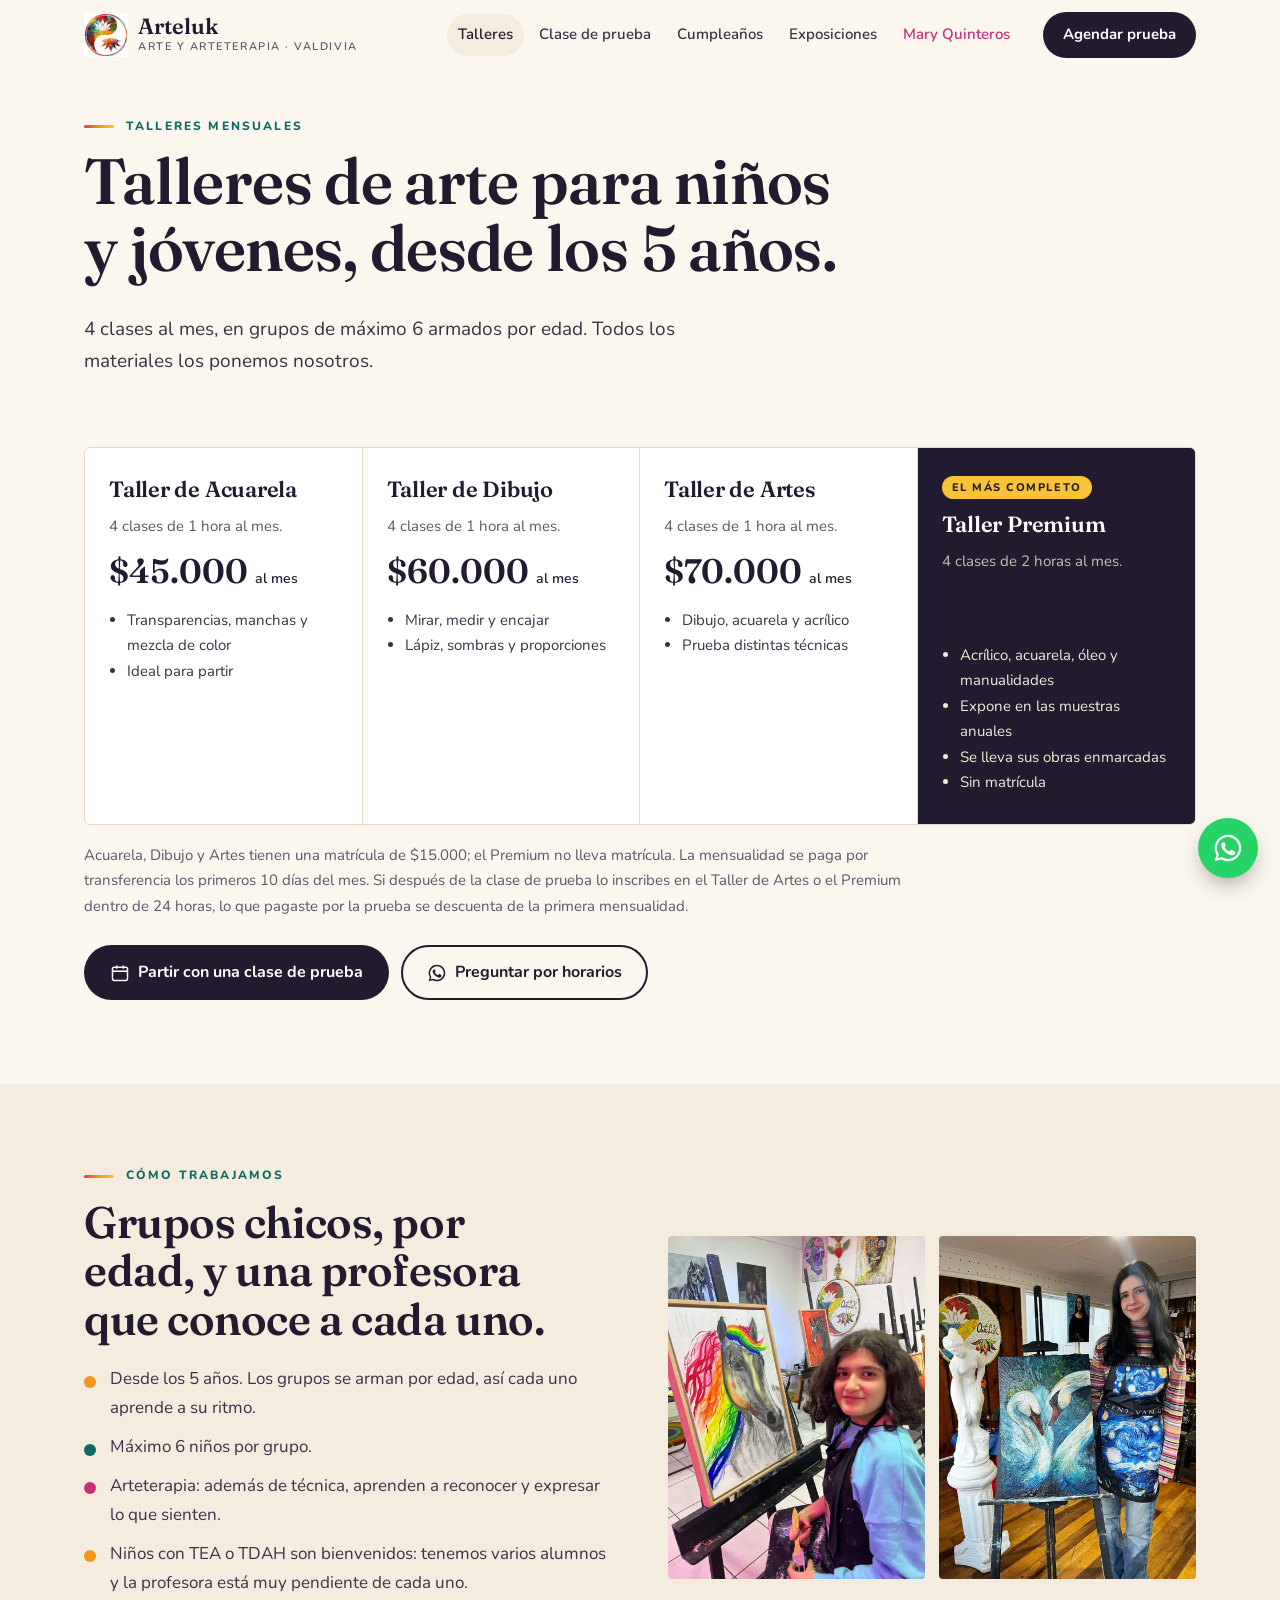
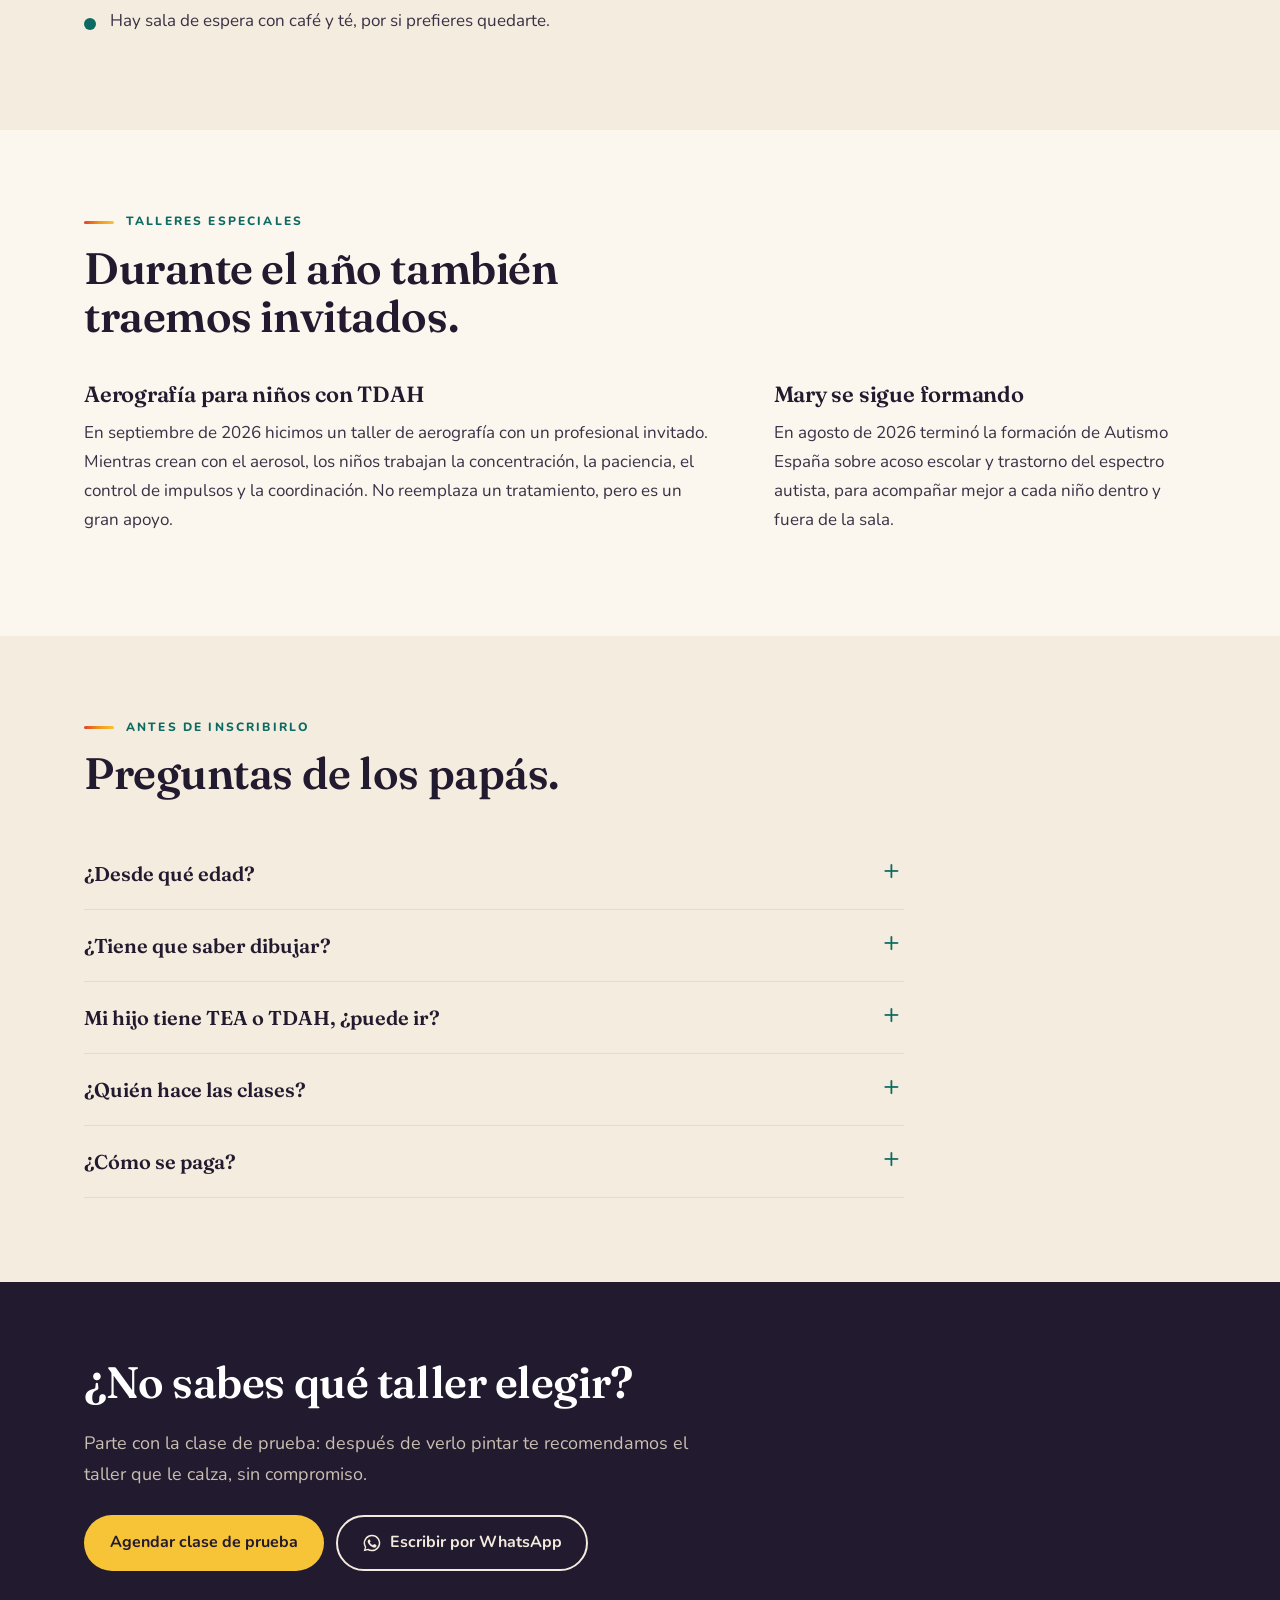
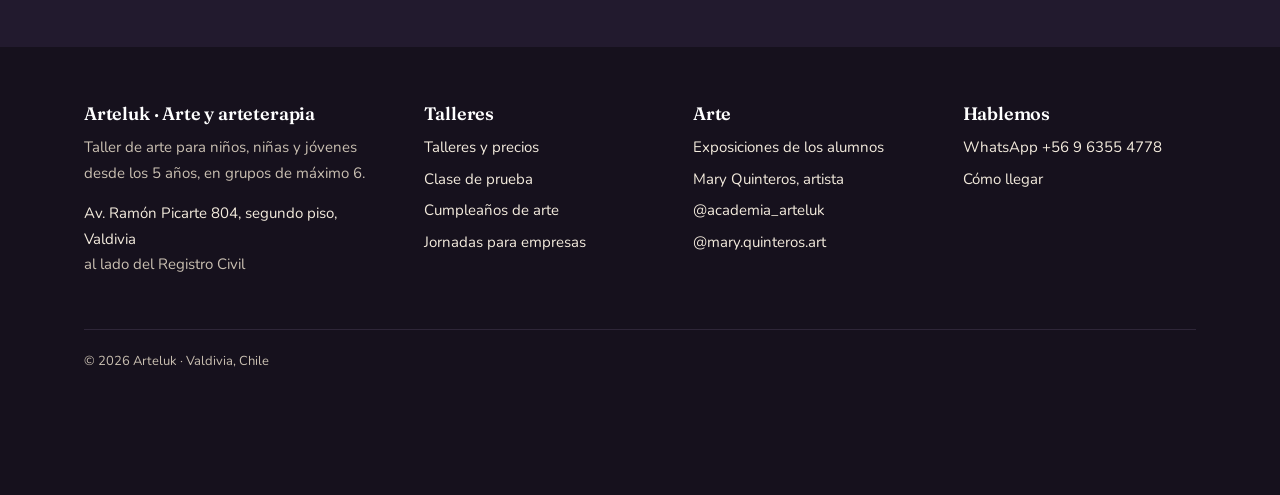
==== talleres/index.html @ 6f11a32b "Borrador web Arteluk + Mary Quinteros artista: 8 páginas (noindex)" ====
<!doctype html>
<html lang="es-CL">
<head>
<meta charset="utf-8">
<meta name="viewport" content="width=device-width, initial-scale=1, viewport-fit=cover">
<title>Talleres de arte para niños y jóvenes en Valdivia: precios | Arteluk</title>
<meta name="description" content="Taller de Acuarela $45.000, Dibujo $60.000, Artes $70.000 y Premium $120.000 al mes, con 4 clases mensuales. Grupos de máximo 6 por edad, desde los 5 años, en Picarte 804, Valdivia.">
<meta name="robots" content="noindex, nofollow">
<link rel="canonical" href="https://arteluk.cl/talleres/">
<meta property="og:type" content="website"><meta property="og:locale" content="es_CL"><meta property="og:site_name" content="Arteluk">
<meta property="og:title" content="Talleres de arte para niños y jóvenes en Valdivia: precios | Arteluk"><meta property="og:description" content="Taller de Acuarela $45.000, Dibujo $60.000, Artes $70.000 y Premium $120.000 al mes, con 4 clases mensuales. Grupos de máximo 6 por edad, desde los 5 años, en Picarte 804, Valdivia.">
<meta property="og:url" content="https://arteluk.cl/talleres/"><meta property="og:image" content="https://arteluk.cl/img/compartir.jpg">
<meta property="og:image:width" content="1200"><meta property="og:image:height" content="630"><meta name="twitter:card" content="summary_large_image">
<meta name="theme-color" content="#FBF6EE">
<link rel="icon" href="../img/icono-64.png" sizes="64x64"><link rel="apple-touch-icon" href="../img/icono-180.png">
<link rel="preload" href="../fuentes/fraunces-normal.woff2" as="font" type="font/woff2" crossorigin>
<link rel="preload" href="../fuentes/nunito-normal.woff2" as="font" type="font/woff2" crossorigin>
<link rel="stylesheet" href="../estilos.css?v=1">
<script>document.documentElement.classList.add("js");setTimeout(function(){if(!window.__arteluk)document.documentElement.classList.remove("js")},3000)</script>
<script type="application/ld+json">[{"@context": "https://schema.org", "@type": "EducationalOrganization", "@id": "https://arteluk.cl/#arteluk", "name": "Arteluk", "alternateName": "Academia Arteluk", "description": "Taller de arte y arteterapia para niños, niñas y jóvenes en Valdivia.", "url": "https://arteluk.cl/", "telephone": "+56963554778", "image": "https://arteluk.cl/img/compartir.jpg", "logo": "https://arteluk.cl/img/icono-512.png", "address": {"@type": "PostalAddress", "streetAddress": "Av. Ramón Picarte 804, segundo piso", "addressLocality": "Valdivia", "addressRegion": "Los Ríos", "addressCountry": "CL"}, "founder": {"@type": "Person", "@id": "https://arteluk.cl/mary-quinteros/#mary", "name": "Mary Quinteros Alvarado"}, "sameAs": ["https://www.instagram.com/academia_arteluk/"]}, {"@context": "https://schema.org", "@type": "ItemList", "name": "Talleres de Arteluk", "itemListElement": [{"@type": "ListItem", "position": 1, "item": {"@type": "Course", "name": "Taller de Acuarela", "provider": {"@id": "https://arteluk.cl/#arteluk"}, "offers": {"@type": "Offer", "price": 45000, "priceCurrency": "CLP"}}}, {"@type": "ListItem", "position": 2, "item": {"@type": "Course", "name": "Taller de Dibujo", "provider": {"@id": "https://arteluk.cl/#arteluk"}, "offers": {"@type": "Offer", "price": 60000, "priceCurrency": "CLP"}}}, {"@type": "ListItem", "position": 3, "item": {"@type": "Course", "name": "Taller de Artes", "provider": {"@id": "https://arteluk.cl/#arteluk"}, "offers": {"@type": "Offer", "price": 70000, "priceCurrency": "CLP"}}}, {"@type": "ListItem", "position": 4, "item": {"@type": "Course", "name": "Taller Premium", "provider": {"@id": "https://arteluk.cl/#arteluk"}, "offers": {"@type": "Offer", "price": 120000, "priceCurrency": "CLP"}}}]}]</script>
</head>
<body>
<svg width="0" height="0" style="position:absolute" aria-hidden="true">
<symbol id="i-wa" viewBox="0 0 24 24"><path fill="currentColor" d="M12 2a10 10 0 0 0-8.6 15.1L2 22l5-1.3A10 10 0 1 0 12 2zm0 18.2c-1.5 0-3-.4-4.3-1.2l-.3-.2-3 .8.8-2.9-.2-.3A8.2 8.2 0 1 1 12 20.2zm4.5-6.1c-.2-.1-1.5-.7-1.7-.8s-.4-.1-.6.1-.7.8-.8 1-.3.2-.5.1a6.7 6.7 0 0 1-3.3-2.9c-.3-.4.3-.4.7-1.3.1-.2 0-.3 0-.4l-.8-1.8c-.2-.5-.4-.4-.6-.4h-.5a1 1 0 0 0-.7.3 3 3 0 0 0-.9 2.2 5.2 5.2 0 0 0 1.1 2.7 11.8 11.8 0 0 0 4.5 4c1.7.7 2.3.8 3.2.6.5-.1 1.5-.6 1.7-1.2s.2-1.1.2-1.2-.2-.2-.5-.3z"/></symbol>
<symbol id="i-cal" viewBox="0 0 24 24"><g fill="none" stroke="currentColor" stroke-width="1.8"><rect x="3" y="5" width="18" height="16" rx="2"/><path d="M3 10h18M8 3v4M16 3v4"/></g></symbol>
<symbol id="i-ig" viewBox="0 0 24 24"><g fill="none" stroke="currentColor" stroke-width="1.8"><rect x="3" y="3" width="18" height="18" rx="5"/><circle cx="12" cy="12" r="4"/><circle cx="17.5" cy="6.5" r=".6" fill="currentColor"/></g></symbol>
</svg>
<a class="saltar" href="#contenido">Ir al contenido</a>
<header class="cabecera" id="cabecera">
  <div class="cabecera-in">
    <a href="../" class="marca" aria-label="Arteluk, inicio"><img src="../img/logo-96.png" alt="" width="44" height="44"><span>Arteluk<small>Arte y arteterapia · Valdivia</small></span></a>
    <nav class="menu" id="menu" aria-label="Páginas"><a href="../" class="solo-movil">Inicio</a><a href="../talleres/" aria-current="page">Talleres</a><a href="../clase-de-prueba/">Clase de prueba</a><a href="../cumpleanos/">Cumpleaños</a><a href="../exposiciones/">Exposiciones</a><a href="../empresas/" class="solo-movil">Empresas</a><a href="../mary-quinteros/" class="menu-mary">Mary Quinteros</a><a href="../contacto/" class="solo-movil">Contacto</a></nav>
    <div class="cabecera-acciones">
      <a class="pastilla pastilla-tinta pastilla-chica" href="https://arteluk.cl/prueba">Agendar prueba</a>
      <button class="boton-menu" type="button" aria-expanded="false" aria-controls="menu"><span></span><span></span><span class="oculto">Menú</span></button>
    </div>
  </div>
</header>
<main id="contenido">
<section class="portada-pagina"><div class="envoltura">
  <p class="etiqueta">Talleres mensuales</p>
  <h1>Talleres de arte para niños y jóvenes, desde los 5 años.</h1>
  <p class="bajada">4 clases al mes, en grupos de máximo 6 armados por edad. Todos los materiales los ponemos nosotros.</p>
</div></section>
<section class="seccion" style="padding-top:20px"><div class="envoltura">
  <div class="planes aparece">
    <div class="plan"><h3>Taller de Acuarela</h3><p class="plan-detalle">4 clases de 1 hora al mes.</p><p class="monto">$45.000 <small>al mes</small></p><ul><li>Transparencias, manchas y mezcla de color</li><li>Ideal para partir</li></ul></div>
    <div class="plan"><h3>Taller de Dibujo</h3><p class="plan-detalle">4 clases de 1 hora al mes.</p><p class="monto">$60.000 <small>al mes</small></p><ul><li>Mirar, medir y encajar</li><li>Lápiz, sombras y proporciones</li></ul></div>
    <div class="plan"><h3>Taller de Artes</h3><p class="plan-detalle">4 clases de 1 hora al mes.</p><p class="monto">$70.000 <small>al mes</small></p><ul><li>Dibujo, acuarela y acrílico</li><li>Prueba distintas técnicas</li></ul></div>
    <div class="plan plan-destacado"><span class="plan-cinta">El más completo</span><h3>Taller Premium</h3><p class="plan-detalle">4 clases de 2 horas al mes.</p><p class="monto">$120.000 <small>al mes</small></p><ul><li>Acrílico, acuarela, óleo y manualidades</li><li>Expone en las muestras anuales</li><li>Se lleva sus obras enmarcadas</li><li>Sin matrícula</li></ul></div>
  </div>
  <p class="letra-chica">Acuarela, Dibujo y Artes tienen una matrícula de $15.000; el Premium no lleva matrícula. La mensualidad se paga por transferencia los primeros 10 días del mes. Si después de la clase de prueba lo inscribes en el Taller de Artes o el Premium dentro de 24 horas, lo que pagaste por la prueba se descuenta de la primera mensualidad.</p>
  <div class="botones"><a class="pastilla pastilla-tinta" href="https://arteluk.cl/prueba"><svg><use href="#i-cal"/></svg>Partir con una clase de prueba</a><a class="pastilla pastilla-borde" href="https://wa.me/56963554778?text=Hola%20Arteluk%20%F0%9F%98%8A%20Tengo%20una%20consulta" target="_blank" rel="noopener"><svg><use href="#i-wa"/></svg>Preguntar por horarios</a></div>
</div></section>

<section class="seccion seccion-papel"><div class="envoltura dos">
  <div class="aparece">
    <p class="etiqueta">Cómo trabajamos</p>
    <h2>Grupos chicos, por edad, y una profesora que conoce a cada uno.</h2>
    <ul class="puntos">
      <li>Desde los 5 años. Los grupos se arman por edad, así cada uno aprende a su ritmo.</li>
      <li>Máximo 6 niños por grupo.</li>
      <li>Arteterapia: además de técnica, aprenden a reconocer y expresar lo que sienten.</li>
      <li>Niños con TEA o TDAH son bienvenidos: tenemos varios alumnos y la profesora está muy pendiente de cada uno.</li>
      <li>Hay sala de espera con café y té, por si prefieres quedarte.</li>
    </ul>
  </div>
  <div class="mosaico aparece">
    <figure class="m-6 alto-2"><img src="../img/clase-arcoiris-800.webp" srcset="../img/clase-arcoiris-450.webp 450w, ../img/clase-arcoiris-800.webp 800w" sizes="(max-width: 760px) 50vw, 270px" width="800" height="1067" alt="Alumna junto a su caballo arcoíris pintado en acrílico" loading="lazy" decoding="async"></figure>
    <figure class="m-6 alto-2"><img src="../img/clase-cisne-800.webp" srcset="../img/clase-cisne-450.webp 450w, ../img/clase-cisne-800.webp 800w" sizes="(max-width: 760px) 50vw, 270px" width="800" height="1067" alt="Alumna junto a su cuadro de un cisne con cielo estrellado" loading="lazy" decoding="async"></figure>
  </div>
</div></section>

<section class="seccion"><div class="envoltura">
  <div class="encabezado aparece"><p class="etiqueta">Talleres especiales</p><h2>Durante el año también traemos invitados.</h2></div>
  <div class="dos dos-texto-ancho aparece"><div><h3>Aerografía para niños con TDAH</h3><p>En septiembre de 2026 hicimos un taller de aerografía con un profesional invitado. Mientras crean con el aerosol, los niños trabajan la concentración, la paciencia, el control de impulsos y la coordinación. No reemplaza un tratamiento, pero es un gran apoyo.</p></div>
  <div><h3>Mary se sigue formando</h3><p>En agosto de 2026 terminó la formación de Autismo España sobre acoso escolar y trastorno del espectro autista, para acompañar mejor a cada niño dentro y fuera de la sala.</p></div></div>
</div></section>

<section class="seccion seccion-papel"><div class="envoltura">
  <div class="encabezado aparece"><p class="etiqueta">Antes de inscribirlo</p><h2>Preguntas de los papás.</h2></div>
  <div class="preguntas aparece">
    <details><summary>¿Desde qué edad?</summary><p>Desde los 5 años. Los grupos se arman por edad.</p></details>
    <details><summary>¿Tiene que saber dibujar?</summary><p>No. Se parte desde donde está cada uno: la profesora le enseña a mirar y a construir el dibujo paso a paso.</p></details>
    <details><summary>Mi hijo tiene TEA o TDAH, ¿puede ir?</summary><p>Sí, claro. Tenemos varios alumnos con TEA o TDAH y, como los grupos son de máximo 6, la profesora está muy pendiente de cada uno.</p></details>
    <details><summary>¿Quién hace las clases?</summary><p>Mary Quinteros, la fundadora, arteterapeuta y magíster en Psicología Infantojuvenil, junto a su equipo de profesoras de arte.</p></details>
    <details><summary>¿Cómo se paga?</summary><p>Por transferencia, los primeros 10 días de cada mes. Acuarela, Dibujo y Artes tienen matrícula de $15.000; el Premium no.</p></details>
  </div>
</div></section>
<section class="banda"><div class="envoltura aparece"><h2>¿No sabes qué taller elegir?</h2><p>Parte con la clase de prueba: después de verlo pintar te recomendamos el taller que le calza, sin compromiso.</p>
<div class="botones"><a class="pastilla pastilla-tinta" href="https://arteluk.cl/prueba">Agendar clase de prueba</a><a class="pastilla pastilla-borde" href="https://wa.me/56963554778?text=Hola%20Arteluk%20%F0%9F%98%8A%20Quiero%20mi%20descuento%20de%20%249.000%20en%20la%20clase%20de%20prueba" target="_blank" rel="noopener"><svg><use href="#i-wa"/></svg>Escribir por WhatsApp</a></div></div></section>

</main>
<footer class="pie">
  <div class="envoltura">
    <div><h3>Arteluk · Arte y arteterapia</h3><p>Taller de arte para niños, niñas y jóvenes desde los 5 años, en grupos de máximo 6.</p>
      <p><a href="https://www.google.com/maps/search/?api=1&query=Arteluk%2C%20Avenida%20Ram%C3%B3n%20Picarte%20804%2C%20Valdivia" target="_blank" rel="noopener">Av. Ramón Picarte 804, segundo piso, Valdivia</a><br>al lado del Registro Civil</p></div>
    <div><h3>Talleres</h3><ul><li><a href="../talleres/">Talleres y precios</a></li><li><a href="../clase-de-prueba/">Clase de prueba</a></li><li><a href="../cumpleanos/">Cumpleaños de arte</a></li><li><a href="../empresas/">Jornadas para empresas</a></li></ul></div>
    <div><h3>Arte</h3><ul><li><a href="../exposiciones/">Exposiciones de los alumnos</a></li><li><a href="../mary-quinteros/">Mary Quinteros, artista</a></li><li><a href="https://www.instagram.com/academia_arteluk/" target="_blank" rel="noopener">@academia_arteluk</a></li><li><a href="https://www.instagram.com/mary.quinteros.art/" target="_blank" rel="noopener">@mary.quinteros.art</a></li></ul></div>
    <div><h3>Hablemos</h3><ul><li><a href="https://wa.me/56963554778?text=Hola%20Arteluk%20%F0%9F%98%8A%20Tengo%20una%20consulta" target="_blank" rel="noopener">WhatsApp +56 9 6355 4778</a></li><li><a href="../contacto/">Cómo llegar</a></li></ul></div>
    <p class="pie-final">© 2026 Arteluk · Valdivia, Chile</p>
  </div>
</footer>
<a class="wa-flotante" href="https://wa.me/56963554778?text=Hola%20Arteluk%20%F0%9F%98%8A%20Quiero%20mi%20descuento%20de%20%249.000%20en%20la%20clase%20de%20prueba" target="_blank" rel="noopener" aria-label="Escribir a Arteluk por WhatsApp"><svg><use href="#i-wa"/></svg></a>
<nav class="barra-movil" aria-label="Acciones rápidas"><a class="b-wa" href="https://wa.me/56963554778?text=Hola%20Arteluk%20%F0%9F%98%8A%20Quiero%20mi%20descuento%20de%20%249.000%20en%20la%20clase%20de%20prueba" target="_blank" rel="noopener"><svg><use href="#i-wa"/></svg>WhatsApp</a><a class="b-ag" href="https://arteluk.cl/prueba"><svg><use href="#i-cal"/></svg>Agendar prueba</a></nav>
<script src="../app.js?v=1" defer></script>
</body>
</html>
---- estilos.css ----
/* Web Arteluk + Mary Quinteros (borrador 18-11-2026). Papel, tinta y los colores del logo solo en detalles. */
@font-face{font-family:"Fraunces";src:url(fuentes/fraunces-normal.woff2) format("woff2");font-weight:400 700;font-style:normal;font-display:swap}
@font-face{font-family:"Fraunces";src:url(fuentes/fraunces-italic.woff2) format("woff2");font-weight:400 600;font-style:italic;font-display:swap}
@font-face{font-family:"Nunito";src:url(fuentes/nunito-normal.woff2) format("woff2");font-weight:400 800;font-display:swap}
@font-face{font-family:"Caveat";src:url(fuentes/caveat-normal.woff2) format("woff2");font-weight:600;font-display:swap}
:root{
  --papel:#FBF6EE;--papel-2:#F4ECDF;--borde:#E6DACA;
  --tinta:#221A2E;--texto:#3A3146;--suave:#5E556B;
  --turquesa:#0B6B63;--turquesa-claro:#7FD6CC;--magenta:#C92F78;--rojo:#E2412A;--naranjo:#F2961C;--amarillo:#F7C437;
  --galeria:#1B1622;--galeria-2:#251E2E;--crema:#F3EBDD;--crema-suave:#C9BFB1;
  --ancho:1160px;--sombra:0 22px 44px -22px rgba(34,26,46,.45);
}
*{box-sizing:border-box}
html{-webkit-text-size-adjust:100%;scroll-behavior:smooth}
body{margin:0;background:var(--papel);color:var(--texto);font:400 17px/1.7 "Nunito",system-ui,sans-serif}
img{max-width:100%;height:auto;display:block}
a{color:var(--turquesa)}
h1,h2,h3{font-family:"Fraunces",Georgia,serif;color:var(--tinta);font-weight:600;letter-spacing:-.01em;margin:0 0 .5em;text-wrap:balance}
h1{font-size:clamp(38px,5.4vw,64px);line-height:1.04}
h2{font-size:clamp(30px,3.6vw,44px);line-height:1.1}
h3{font-size:22px;line-height:1.25}
p{margin:0 0 1em}
em.nota,.nota{font-family:"Caveat",cursive;font-style:normal;font-size:1.35em;color:var(--magenta);line-height:1}
.saltar{position:absolute;left:-999px;top:8px;background:var(--tinta);color:#fff;padding:8px 14px;border-radius:8px;z-index:99}
.saltar:focus{left:8px}
.oculto{position:absolute;width:1px;height:1px;overflow:hidden;clip:rect(0 0 0 0)}
.envoltura{max-width:var(--ancho);margin:0 auto;padding:0 24px}

/* Cabecera */
.cabecera{position:sticky;top:0;z-index:40;background:rgba(251,246,238,.94);backdrop-filter:blur(8px);border-bottom:1px solid transparent;transition:border-color .2s}
.cabecera.con-borde{border-color:var(--borde)}
.cabecera-in{max-width:var(--ancho);margin:0 auto;padding:12px 24px;display:flex;align-items:center;gap:22px}
.marca{display:flex;align-items:center;gap:10px;text-decoration:none;color:var(--tinta);margin-right:auto}
.marca img{width:44px;height:44px}
.marca span{font:600 22px/1 "Fraunces",serif;white-space:nowrap}
.marca small{display:block;font:600 11px/1.3 "Nunito",sans-serif;letter-spacing:.14em;text-transform:uppercase;color:var(--suave);margin-top:3px}
.menu{display:flex;gap:4px}
.menu a{color:var(--texto);text-decoration:none;font-weight:600;font-size:15px;padding:8px 11px;border-radius:999px;white-space:nowrap}
.menu a:hover{background:var(--papel-2)}
.menu a[aria-current=page]{color:var(--tinta);background:var(--papel-2)}
.menu a.menu-mary{color:var(--magenta)}
.solo-movil{display:none}
.boton-menu{display:none;width:44px;height:44px;border:0;background:transparent;border-radius:10px;position:relative;cursor:pointer}
.boton-menu span:not(.oculto){position:absolute;left:11px;right:11px;height:2px;background:var(--tinta);transition:transform .2s}
.boton-menu span:nth-child(1){top:17px}.boton-menu span:nth-child(2){top:25px}
.boton-menu[aria-expanded=true] span:nth-child(1){transform:translateY(4px) rotate(45deg)}
.boton-menu[aria-expanded=true] span:nth-child(2){transform:translateY(-4px) rotate(-45deg)}

/* Botones */
.pastilla{white-space:nowrap;display:inline-flex;align-items:center;gap:8px;min-height:48px;padding:12px 24px;border-radius:999px;font-weight:700;font-size:16px;text-decoration:none;border:2px solid transparent;transition:transform .15s,background .15s;cursor:pointer}
.pastilla:hover{transform:translateY(-1px)}
.pastilla svg{width:20px;height:20px}
.pastilla-tinta{background:var(--tinta);color:#fff}
.pastilla-tinta:hover{background:#3A2F49}
.pastilla-borde{border-color:var(--tinta);color:var(--tinta);background:transparent}
.pastilla-crema{background:var(--crema);color:var(--galeria)}
.pastilla-borde-crema{border-color:var(--crema);color:var(--crema)}
.pastilla-chica{min-height:40px;padding:8px 18px;font-size:15px}
.botones{display:flex;flex-wrap:wrap;gap:12px;margin-top:26px}

.etiqueta{display:flex;align-items:center;gap:12px;font:800 12px/1.3 "Nunito",sans-serif;letter-spacing:.18em;text-transform:uppercase;color:var(--turquesa);margin:0 0 14px}
.etiqueta::before{content:"";width:30px;height:3px;border-radius:3px;background:linear-gradient(90deg,var(--rojo),var(--naranjo),var(--amarillo))}

/* Portada */
.portada{padding:56px 0 70px}
.portada .envoltura{display:grid;grid-template-columns:1.05fr .95fr;gap:56px;align-items:center}
.bajada{font-size:19px;color:var(--texto);max-width:540px}
.portada-datos{display:flex;flex-wrap:wrap;gap:8px 22px;margin-top:26px;font-size:15px;color:var(--suave)}
.portada-datos strong{color:var(--tinta)}
.polaroid{background:#fff;padding:12px 12px 46px;box-shadow:var(--sombra);margin:0;position:relative}
.polaroid figcaption{position:absolute;left:16px;right:16px;bottom:10px;font:600 22px/1 "Caveat",cursive;color:var(--texto)}
.giro-izq{transform:rotate(-2deg)}.giro-der{transform:rotate(1.6deg)}
.marco{background:#fff;padding:8px;box-shadow:var(--sombra);margin:0}
.pie-foto{font-size:14px;color:var(--suave);margin-top:10px}
.portada-pagina{padding:48px 0 30px}
.portada-pagina .bajada{max-width:680px}

/* Secciones */
.seccion{padding:84px 0}
.seccion-papel{background:var(--papel-2)}
.encabezado{max-width:720px;margin-bottom:40px}
.encabezado p:last-child{color:var(--suave);font-size:18px}
.dos{display:grid;grid-template-columns:1fr 1fr;gap:56px;align-items:center}
.dos-texto-ancho{grid-template-columns:1.2fr .8fr}

/* Filas numeradas */
.filas{list-style:none;margin:0;padding:0;display:grid;grid-template-columns:repeat(4,1fr);gap:28px;counter-reset:f}
.fila{border-top:2px solid var(--tinta);padding-top:18px}
.fila-num{display:block;font:600 15px/1 "Fraunces",serif;color:var(--magenta);margin-bottom:12px}
.fila h3{font-size:20px}
.fila p{font-size:16px;color:var(--suave);margin:0}

/* Lista de caminos (sin tarjetas iguales) */
.caminos{list-style:none;margin:0;padding:0;border-top:1px solid var(--borde)}
.caminos li{border-bottom:1px solid var(--borde)}
.caminos a{display:grid;grid-template-columns:120px 1fr auto;gap:28px;align-items:center;padding:22px 0;text-decoration:none;color:inherit}
.caminos img{width:120px;height:120px;object-fit:cover;border-radius:4px}
.caminos h3{margin:0 0 4px;font-size:26px}
.caminos p{margin:0;color:var(--suave)}
.caminos .precio{font:600 22px/1.2 "Fraunces",serif;color:var(--tinta);text-align:right;white-space:nowrap}
.caminos .precio small{display:block;font:600 13px/1.4 "Nunito",sans-serif;color:var(--suave)}
.caminos a:hover h3{color:var(--turquesa)}

/* Precios de talleres */
.planes{display:grid;grid-template-columns:repeat(4,1fr);gap:0;border:1px solid var(--borde);background:#fff;border-radius:6px;overflow:hidden}
.plan{padding:28px 24px;border-right:1px solid var(--borde);display:flex;flex-direction:column}
.plan:last-child{border-right:0}
.plan-destacado{background:var(--tinta);color:var(--crema)}
.plan-destacado h3,.plan-destacado .monto{color:#fff}
.plan-destacado .plan-detalle{color:var(--crema-suave)}
.plan .monto{font:600 34px/1 "Fraunces",serif;color:var(--tinta);margin:14px 0 4px}
.plan .monto small{font:600 14px "Nunito",sans-serif}
.plan-detalle{font-size:15px;color:var(--suave);margin:0}
.plan ul{margin:16px 0 0;padding-left:18px;font-size:15px}
.plan-cinta{align-self:flex-start;font:800 11px/1 "Nunito",sans-serif;letter-spacing:.14em;text-transform:uppercase;background:var(--amarillo);color:var(--tinta);padding:6px 10px;border-radius:999px;margin-bottom:12px}
.letra-chica{font-size:15px;color:var(--suave);margin-top:18px;max-width:820px}

/* Precio grande de la clase de prueba */
.precio-prueba{display:flex;align-items:baseline;gap:14px;flex-wrap:wrap;margin:22px 0 4px}
.precio-prueba b{font:600 56px/1 "Fraunces",serif;color:var(--tinta)}
.precio-prueba s{color:var(--suave);font-size:20px}
.precio-prueba span{font-weight:700;color:var(--turquesa)}

/* Galerías */
.mosaico{display:grid;grid-template-columns:repeat(12,1fr);gap:14px}
.mosaico figure{margin:0;position:relative;overflow:hidden;border-radius:4px;background:var(--papel-2)}
.mosaico img{width:100%;height:100%;object-fit:cover;transition:transform .6s}
.mosaico figure:hover img{transform:scale(1.03)}
.m-6{grid-column:span 6}.m-4{grid-column:span 4}.m-8{grid-column:span 8}.m-3{grid-column:span 3}.m-12{grid-column:span 12}
.alto-1{aspect-ratio:4/3}.alto-2{aspect-ratio:3/4}.alto-3{aspect-ratio:16/9}.alto-c{aspect-ratio:1}
.mosaico figcaption{position:absolute;left:0;right:0;bottom:0;padding:26px 14px 10px;background:linear-gradient(transparent,rgba(27,22,34,.75));color:#fff;font-size:14px;font-weight:600}

/* Exposiciones: línea de tiempo */
.expos{list-style:none;margin:0;padding:0}
.expo{display:grid;grid-template-columns:150px 1fr 1.15fr;gap:36px;padding:44px 0;border-top:1px solid var(--borde);align-items:start}
.expo-fecha{font:600 20px/1.2 "Fraunces",serif;color:var(--magenta)}
.expo h3{font-size:28px}
.expo-fotos{display:grid;grid-template-columns:1fr 1fr;gap:10px}
.expo-fotos img{width:100%;aspect-ratio:4/5;object-fit:cover;border-radius:4px}
.expo-fotos img:only-child{grid-column:span 2;aspect-ratio:4/3}
.cifra{font:600 54px/1 "Fraunces",serif;color:var(--tinta);display:block}
.cifra-pie{font-size:15px;color:var(--suave)}

/* Citas */
.citas{display:grid;grid-template-columns:repeat(3,1fr);gap:40px}
.cita{margin:0}
.cita p{font:italic 500 24px/1.35 "Fraunces",serif;color:var(--tinta);margin-bottom:12px}
.cita footer{font-size:15px;color:var(--suave)}
.cita::before{content:"“";display:block;font:600 64px/0.6 "Fraunces",serif;color:var(--naranjo);margin-bottom:10px}

/* Preguntas */
.preguntas{max-width:820px}
.preguntas details{border-bottom:1px solid var(--borde);padding:4px 0}
.preguntas summary{cursor:pointer;list-style:none;padding:18px 36px 18px 0;font:600 20px/1.35 "Fraunces",serif;color:var(--tinta);position:relative}
.preguntas summary::-webkit-details-marker{display:none}
.preguntas summary::after{content:"+";position:absolute;right:4px;top:14px;font:400 28px/1 "Nunito",sans-serif;color:var(--turquesa);transition:transform .2s}
.preguntas details[open] summary::after{transform:rotate(45deg)}
.preguntas details p{margin:0 0 20px;color:var(--texto)}

/* Puntos */
.puntos{list-style:none;padding:0;margin:20px 0 0}
.puntos li{position:relative;padding-left:26px;margin-bottom:10px}
.puntos li::before{content:"";position:absolute;left:0;top:.62em;width:12px;height:12px;border-radius:50%;background:var(--naranjo)}
.puntos li:nth-child(3n+2)::before{background:var(--turquesa)}
.puntos li:nth-child(3n)::before{background:var(--magenta)}

/* Programa (cumpleaños) */
.programa{list-style:none;margin:0;padding:0}
.programa li{display:grid;grid-template-columns:90px 1fr;gap:20px;padding:18px 0;border-bottom:1px dashed var(--borde)}
.programa time{font:600 20px/1.3 "Fraunces",serif;color:var(--magenta)}
.programa h3{font-size:20px;margin:0 0 2px}
.programa p{margin:0;color:var(--suave);font-size:16px}

/* Mundo galería (Mary artista) */
.galeria-oscura{background:var(--galeria);color:var(--crema)}
.galeria-oscura h1,.galeria-oscura h2,.galeria-oscura h3{color:#fff}
.galeria-oscura .etiqueta{color:var(--turquesa-claro)}
.galeria-oscura .bajada,.galeria-oscura p{color:var(--crema)}
.galeria-oscura .suave,.galeria-oscura .pie-foto{color:var(--crema-suave)}
.galeria-oscura a{color:var(--turquesa-claro)}
.galeria-oscura .marco{background:#F7F2EA;box-shadow:0 30px 60px -28px rgba(0,0,0,.8)}
.cabecera-oscura{background:rgba(27,22,34,.94)}
.cabecera-oscura.con-borde{border-color:#3A3146}
.cabecera-oscura .marca,.cabecera-oscura .marca span{color:#fff}
.cabecera-oscura .marca small{color:var(--crema-suave)}
.cabecera-oscura .menu a{color:var(--crema)}
.cabecera-oscura .menu a:hover,.cabecera-oscura .menu a[aria-current=page]{background:var(--galeria-2);color:#fff}
.cabecera-oscura .menu a.menu-mary{color:var(--turquesa-claro)}
.cabecera-oscura .boton-menu span:not(.oculto){background:#fff}
.cabecera-oscura .pastilla-tinta{background:var(--crema);color:var(--galeria)}
.portada-mary{padding:60px 0 80px}
.portada-mary .envoltura{display:grid;grid-template-columns:.95fr 1.05fr;gap:60px;align-items:center}
.firma{font:600 46px/1 "Caveat",cursive;color:var(--amarillo);margin:10px 0 0}
.manifiesto{max-width:760px;margin:0 auto;text-align:center}
.manifiesto p{font:italic 400 clamp(22px,2.6vw,30px)/1.45 "Fraunces",serif;color:#fff}
.manifiesto .linea-corta{color:var(--amarillo)}
.obras{display:grid;grid-template-columns:repeat(3,1fr);gap:56px 44px;align-items:start}
.obra{margin:0}
.obra .marco{padding:14px}
.obra img{width:100%}
.obra figcaption{margin-top:18px}
.obra h3{font-size:22px;margin:0 0 4px}
.obra .ficha{font-size:14px;color:var(--crema-suave);margin:0 0 8px;letter-spacing:.02em}
.obra .texto-obra{font-size:15px;color:var(--crema);margin:0}
.obra .disponible{display:inline-block;margin-top:8px;font:800 11px/1 "Nunito",sans-serif;letter-spacing:.14em;text-transform:uppercase;color:var(--galeria);background:var(--amarillo);padding:6px 9px;border-radius:999px}
.obra:nth-child(3n+2){margin-top:70px}
.franja-mary{background:var(--galeria);color:var(--crema);overflow:hidden}
.franja-mary h2{color:#fff}.franja-mary p{color:var(--crema)}
.franja-mary .etiqueta{color:var(--turquesa-claro)}
.franja-mary .obras-mini{display:grid;grid-template-columns:1fr 1fr 1fr;gap:16px;align-items:end}
.franja-mary .obras-mini .marco{padding:8px;background:#F7F2EA}
.franja-mary .obras-mini .marco:nth-child(2){transform:translateY(-26px)}

/* Banda final y pie */
.banda{background:var(--tinta);color:var(--crema);padding:76px 0;text-align:left}
.banda h2{color:#fff;max-width:720px}
.banda p{color:var(--crema-suave);max-width:640px;font-size:18px}
.banda .pastilla-tinta{background:var(--amarillo);color:var(--tinta)}
.banda .pastilla-borde{border-color:var(--crema);color:var(--crema)}
.pie{background:#16111D;color:var(--crema-suave);padding:56px 0 110px;font-size:15px}
.pie .envoltura{display:grid;grid-template-columns:1.3fr 1fr 1fr 1fr;gap:36px}
.pie h3{color:#fff;font-size:18px;margin-bottom:10px}
.pie a{color:var(--crema);text-decoration:none}
.pie a:hover{text-decoration:underline}
.pie ul{list-style:none;margin:0;padding:0}
.pie li{margin-bottom:6px}
.pie-final{grid-column:1/-1;border-top:1px solid #2E2638;padding-top:20px;font-size:13px}

/* Barra fija del teléfono + burbuja de WhatsApp */
.barra-movil{display:none}
.wa-flotante{position:fixed;right:22px;bottom:22px;z-index:45;width:60px;height:60px;border-radius:50%;background:#25D366;color:#fff;display:grid;place-items:center;box-shadow:0 10px 24px -8px rgba(0,0,0,.45)}
.wa-flotante svg{width:32px;height:32px}

/* Movimiento */
.js .aparece{opacity:0;transform:translateY(18px);transition:opacity .7s ease,transform .7s ease}
.js .aparece.visible{opacity:1;transform:none}
@media (prefers-reduced-motion:reduce){.js .aparece{opacity:1;transform:none;transition:none}*{scroll-behavior:auto!important}.mosaico img{transition:none}}

/* Tablet */
@media (max-width:1020px){
  .menu{position:fixed;inset:68px 0 0;background:var(--papel);flex-direction:column;padding:20px 24px;gap:2px;transform:translateX(100%);transition:transform .25s;overflow:auto}
  .cabecera-oscura .menu{background:var(--galeria)}
  .menu.abierto{transform:none}
  .menu a{font-size:20px;padding:14px 12px;font-family:"Fraunces",serif}
  .solo-movil{display:block}
  .boton-menu{display:block}
  .filas{grid-template-columns:1fr 1fr}
  .planes{grid-template-columns:1fr 1fr}
  .plan:nth-child(2){border-right:0}
  .plan:nth-child(-n+2){border-bottom:1px solid var(--borde)}
  .obras{grid-template-columns:1fr 1fr}
  .obra:nth-child(3n+2){margin-top:0}
  .obra:nth-child(2n){margin-top:60px}
  .pie .envoltura{grid-template-columns:1fr 1fr}
}
/* Teléfono */
@media (max-width:760px){
  body{font-size:16.5px}
  .cabecera-acciones .pastilla{display:none}
  .portada{padding:24px 0 50px}
  .portada .envoltura,.portada-mary .envoltura,.dos,.dos-texto-ancho{grid-template-columns:1fr;gap:34px}
  .portada .envoltura>figure,.portada-mary .envoltura>figure{order:-1}
  .seccion{padding:60px 0}
  .filas{grid-template-columns:1fr;gap:22px}
  .caminos a{grid-template-columns:84px 1fr;gap:16px}
  .caminos img{width:84px;height:84px}
  .caminos .precio{grid-column:2;text-align:left}
  .caminos h3{font-size:22px}
  .planes{grid-template-columns:1fr}
  .plan{border-right:0;border-bottom:1px solid var(--borde)}
  .expo{grid-template-columns:1fr;gap:16px;padding:34px 0}
  .citas{grid-template-columns:1fr;gap:30px}
  .mosaico{grid-template-columns:repeat(6,1fr);gap:8px}
  .m-4,.m-3{grid-column:span 3}.m-6,.m-8,.m-12{grid-column:span 6}
  .obras{grid-template-columns:1fr;gap:48px}
  .obra:nth-child(2n){margin-top:0}
  .franja-mary .obras-mini{gap:8px}
  .pie .envoltura{grid-template-columns:1fr}
  .wa-flotante{display:none}
  .barra-movil{display:grid;grid-template-columns:1fr 1fr;gap:8px;position:fixed;left:0;right:0;bottom:0;z-index:45;padding:10px 12px calc(10px + env(safe-area-inset-bottom));background:rgba(251,246,238,.97);border-top:1px solid var(--borde)}
  .barra-movil a{min-height:48px;display:flex;align-items:center;justify-content:center;gap:8px;border-radius:999px;font-weight:800;text-decoration:none;font-size:15px}
  .barra-movil .b-wa{background:#25D366;color:#073B1E}
  .barra-movil .b-ag{background:var(--tinta);color:#fff}
  .barra-movil svg{width:20px;height:20px}
  .precio-prueba b{font-size:46px}
}
/* ajustes del mundo galería */
.galeria-oscura a.pastilla-crema,.franja-mary a.pastilla-crema{color:var(--galeria)}
.galeria-oscura a.pastilla-borde-crema{color:var(--crema)}
.galeria-oscura .encabezado p:last-child{color:var(--crema-suave)}
.manifiesto p.etiqueta{font:800 12px/1.3 "Nunito",sans-serif;color:var(--turquesa-claro);margin-bottom:22px}
@media (max-width:760px){.mosaico .m-4:nth-child(3n):last-child{grid-column:span 6;aspect-ratio:4/3}}
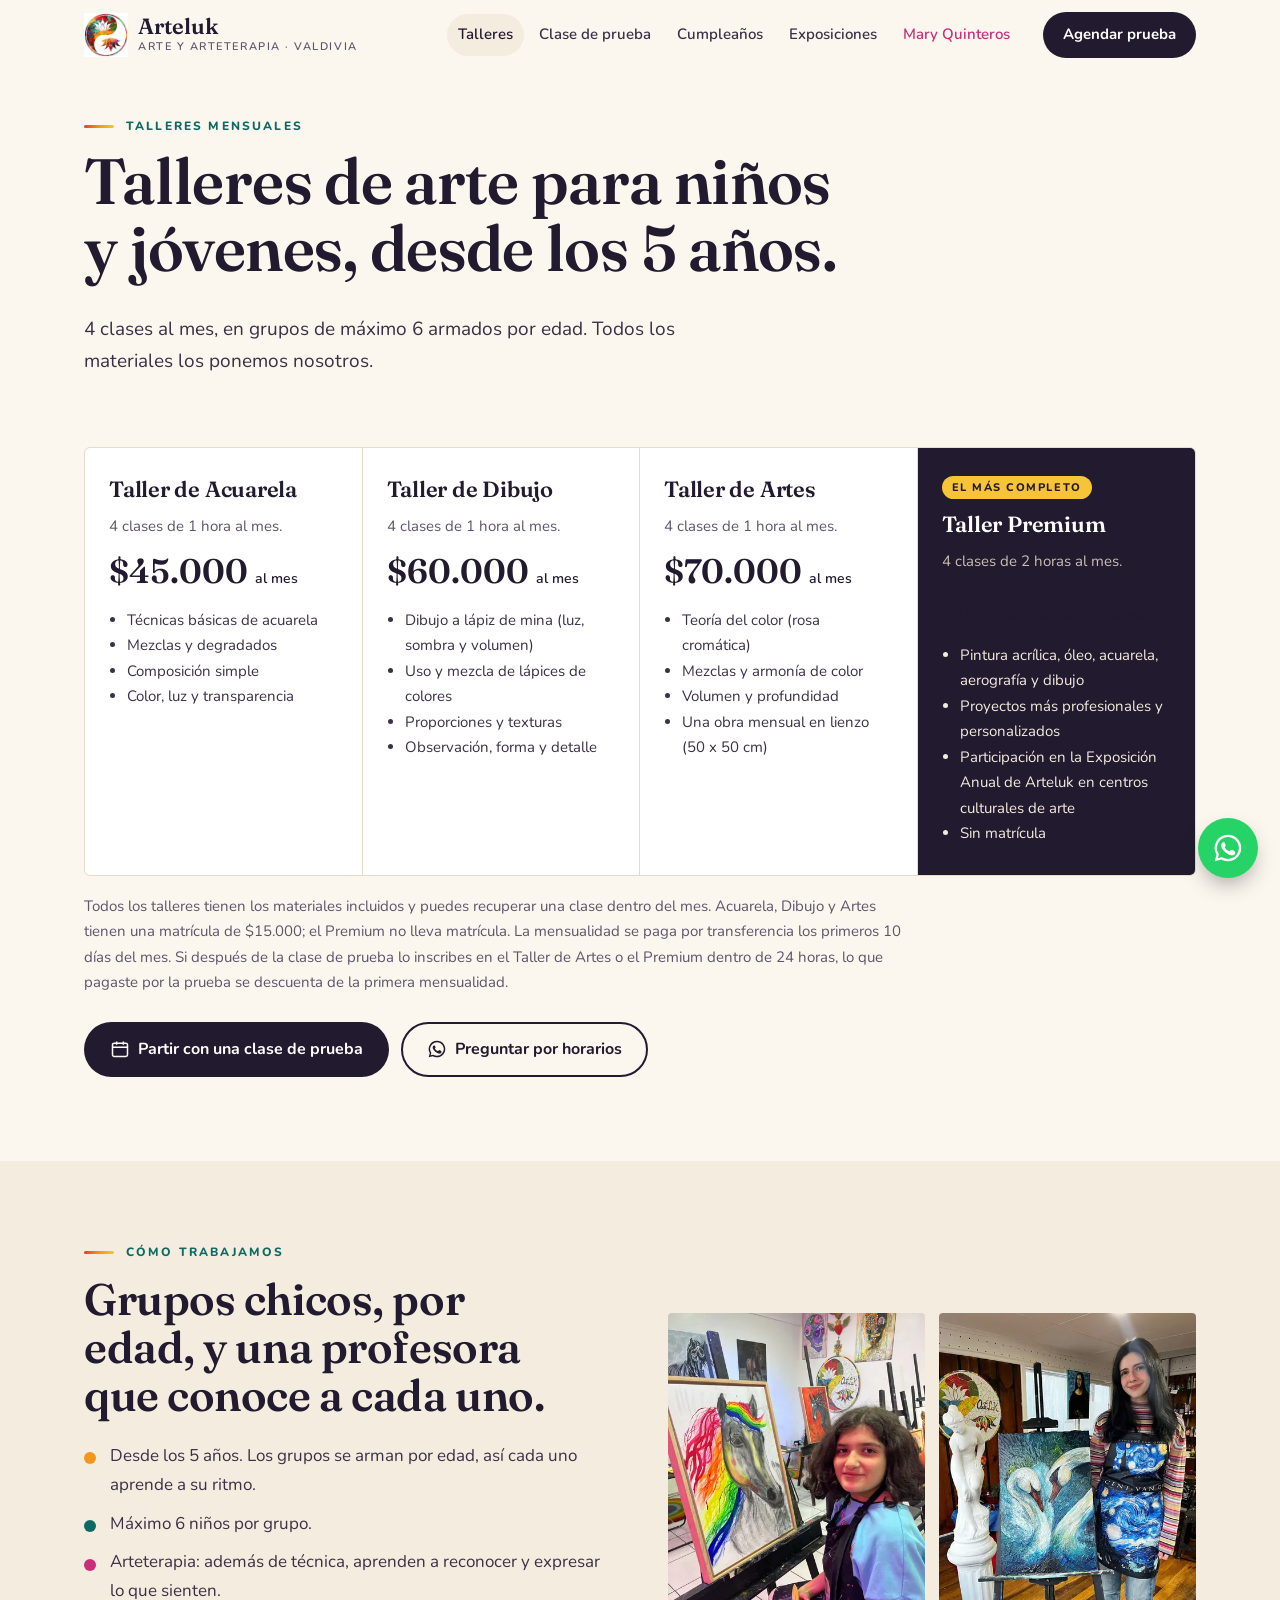
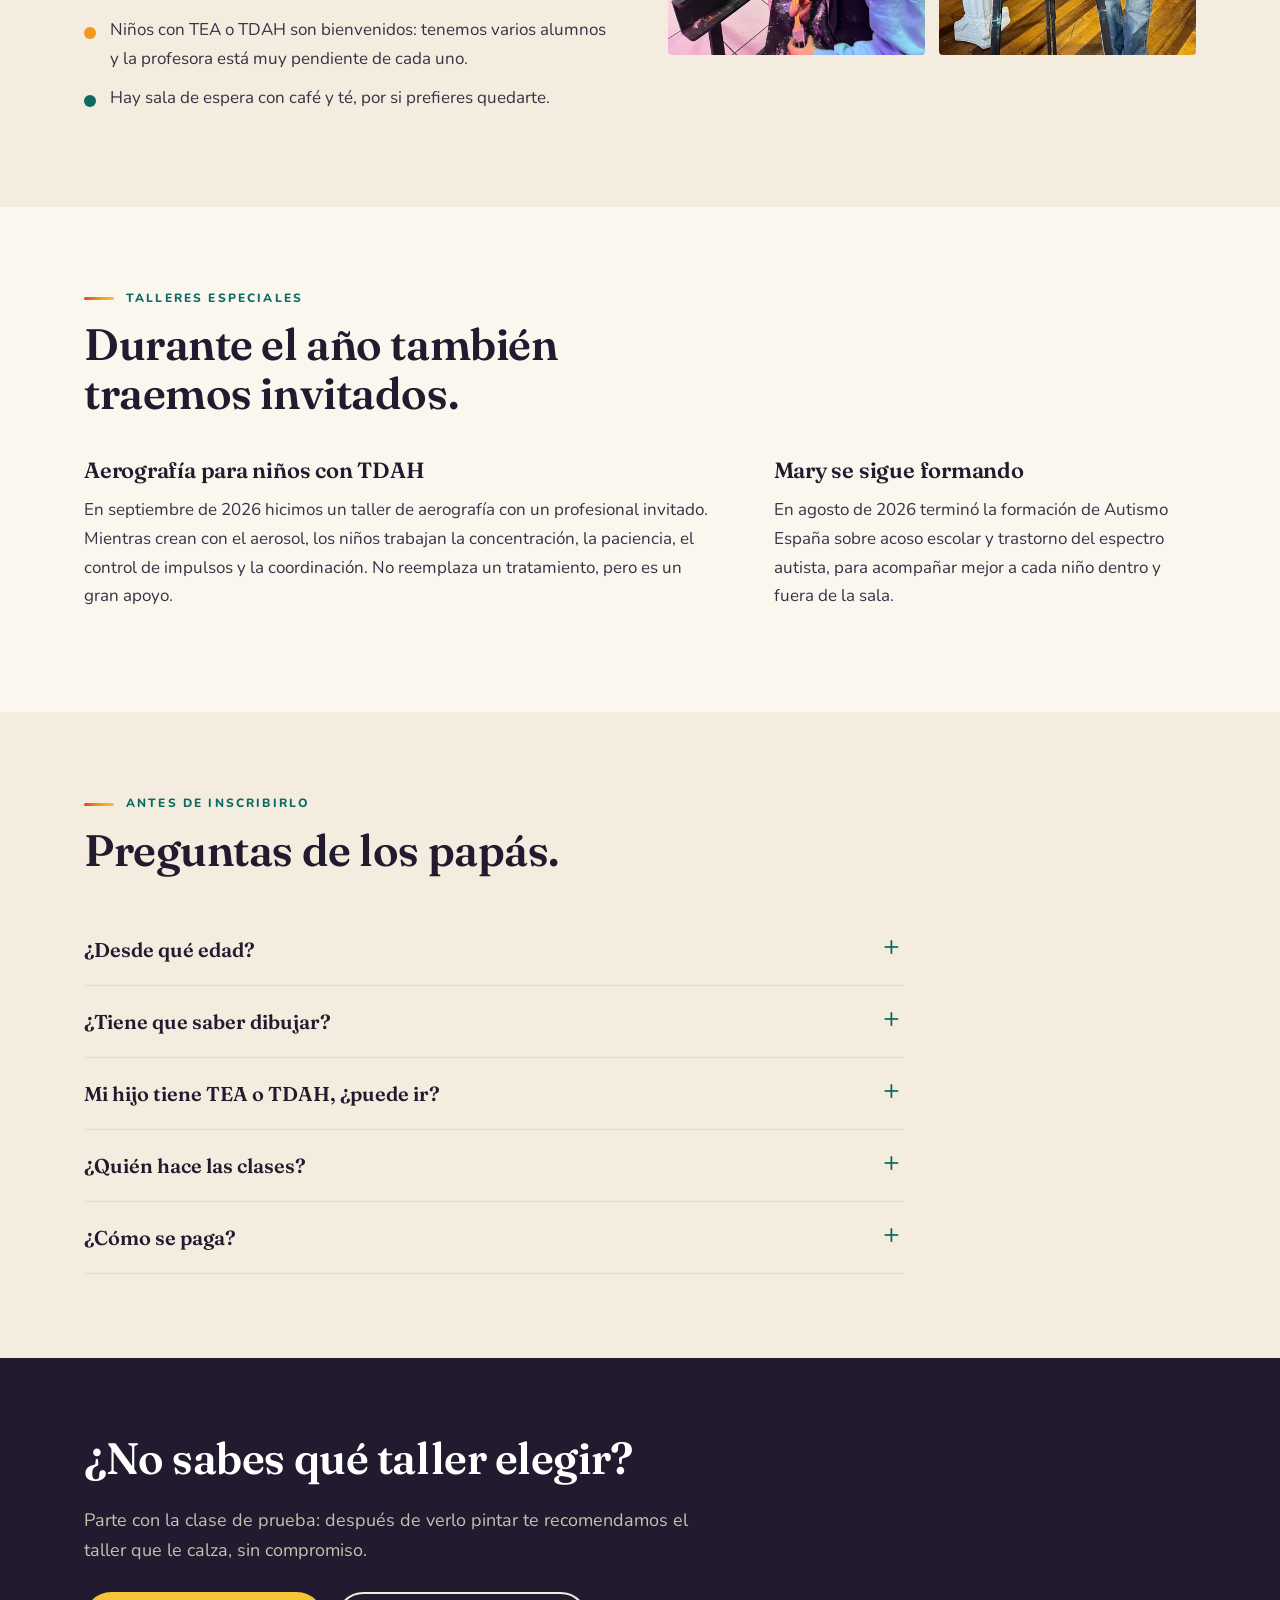
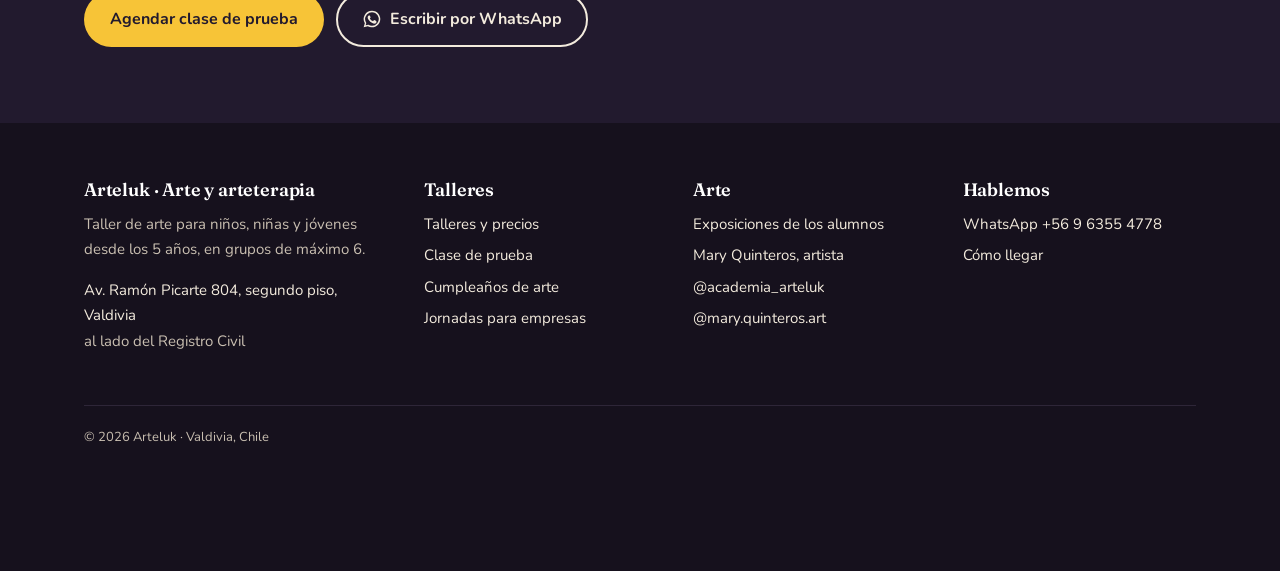
==== commit 2da658d9: "talleres: lo que se aprende en cada plan, materiales incluidos y recuperar una clase, como la foto d" ====
--- a/talleres/index.html
+++ b/talleres/index.html
@@ -44,12 +44,12 @@
 </div></section>
 <section class="seccion" style="padding-top:20px"><div class="envoltura">
   <div class="planes aparece">
-    <div class="plan"><h3>Taller de Acuarela</h3><p class="plan-detalle">4 clases de 1 hora al mes.</p><p class="monto">$45.000 <small>al mes</small></p><ul><li>Transparencias, manchas y mezcla de color</li><li>Ideal para partir</li></ul></div>
-    <div class="plan"><h3>Taller de Dibujo</h3><p class="plan-detalle">4 clases de 1 hora al mes.</p><p class="monto">$60.000 <small>al mes</small></p><ul><li>Mirar, medir y encajar</li><li>Lápiz, sombras y proporciones</li></ul></div>
-    <div class="plan"><h3>Taller de Artes</h3><p class="plan-detalle">4 clases de 1 hora al mes.</p><p class="monto">$70.000 <small>al mes</small></p><ul><li>Dibujo, acuarela y acrílico</li><li>Prueba distintas técnicas</li></ul></div>
-    <div class="plan plan-destacado"><span class="plan-cinta">El más completo</span><h3>Taller Premium</h3><p class="plan-detalle">4 clases de 2 horas al mes.</p><p class="monto">$120.000 <small>al mes</small></p><ul><li>Acrílico, acuarela, óleo y manualidades</li><li>Expone en las muestras anuales</li><li>Se lleva sus obras enmarcadas</li><li>Sin matrícula</li></ul></div>
+    <div class="plan"><h3>Taller de Acuarela</h3><p class="plan-detalle">4 clases de 1 hora al mes.</p><p class="monto">$45.000 <small>al mes</small></p><ul><li>Técnicas básicas de acuarela</li><li>Mezclas y degradados</li><li>Composición simple</li><li>Color, luz y transparencia</li></ul></div>
+    <div class="plan"><h3>Taller de Dibujo</h3><p class="plan-detalle">4 clases de 1 hora al mes.</p><p class="monto">$60.000 <small>al mes</small></p><ul><li>Dibujo a lápiz de mina (luz, sombra y volumen)</li><li>Uso y mezcla de lápices de colores</li><li>Proporciones y texturas</li><li>Observación, forma y detalle</li></ul></div>
+    <div class="plan"><h3>Taller de Artes</h3><p class="plan-detalle">4 clases de 1 hora al mes.</p><p class="monto">$70.000 <small>al mes</small></p><ul><li>Teoría del color (rosa cromática)</li><li>Mezclas y armonía de color</li><li>Volumen y profundidad</li><li>Una obra mensual en lienzo (50 x 50 cm)</li></ul></div>
+    <div class="plan plan-destacado"><span class="plan-cinta">El más completo</span><h3>Taller Premium</h3><p class="plan-detalle">4 clases de 2 horas al mes.</p><p class="monto">$120.000 <small>al mes</small></p><ul><li>Pintura acrílica, óleo, acuarela, aerografía y dibujo</li><li>Proyectos más profesionales y personalizados</li><li>Participación en la Exposición Anual de Arteluk en centros culturales de arte</li><li>Sin matrícula</li></ul></div>
   </div>
-  <p class="letra-chica">Acuarela, Dibujo y Artes tienen una matrícula de $15.000; el Premium no lleva matrícula. La mensualidad se paga por transferencia los primeros 10 días del mes. Si después de la clase de prueba lo inscribes en el Taller de Artes o el Premium dentro de 24 horas, lo que pagaste por la prueba se descuenta de la primera mensualidad.</p>
+  <p class="letra-chica">Todos los talleres tienen los materiales incluidos y puedes recuperar una clase dentro del mes. Acuarela, Dibujo y Artes tienen una matrícula de $15.000; el Premium no lleva matrícula. La mensualidad se paga por transferencia los primeros 10 días del mes. Si después de la clase de prueba lo inscribes en el Taller de Artes o el Premium dentro de 24 horas, lo que pagaste por la prueba se descuenta de la primera mensualidad.</p>
   <div class="botones"><a class="pastilla pastilla-tinta" href="https://arteluk.cl/prueba"><svg><use href="#i-cal"/></svg>Partir con una clase de prueba</a><a class="pastilla pastilla-borde" href="https://wa.me/56963554778?text=Hola%20Arteluk%20%F0%9F%98%8A%20Tengo%20una%20consulta" target="_blank" rel="noopener"><svg><use href="#i-wa"/></svg>Preguntar por horarios</a></div>
 </div></section>
 
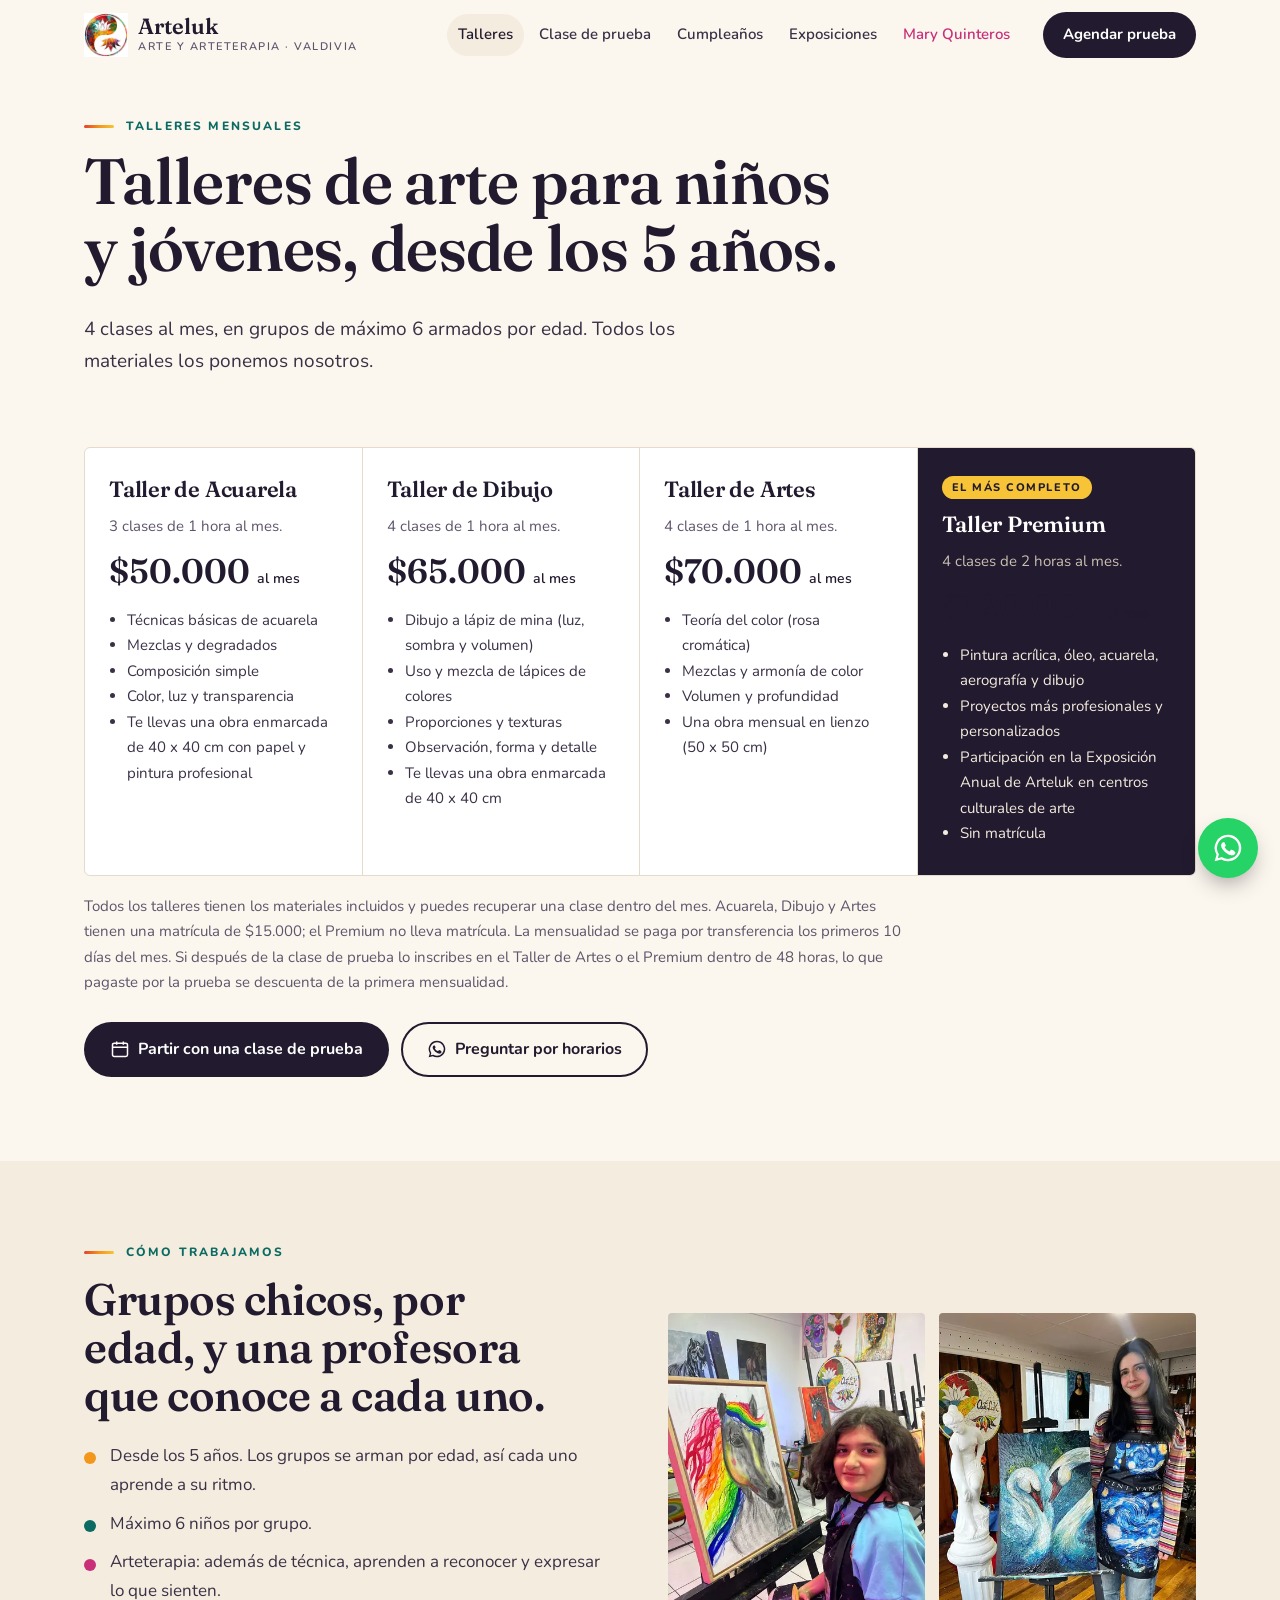
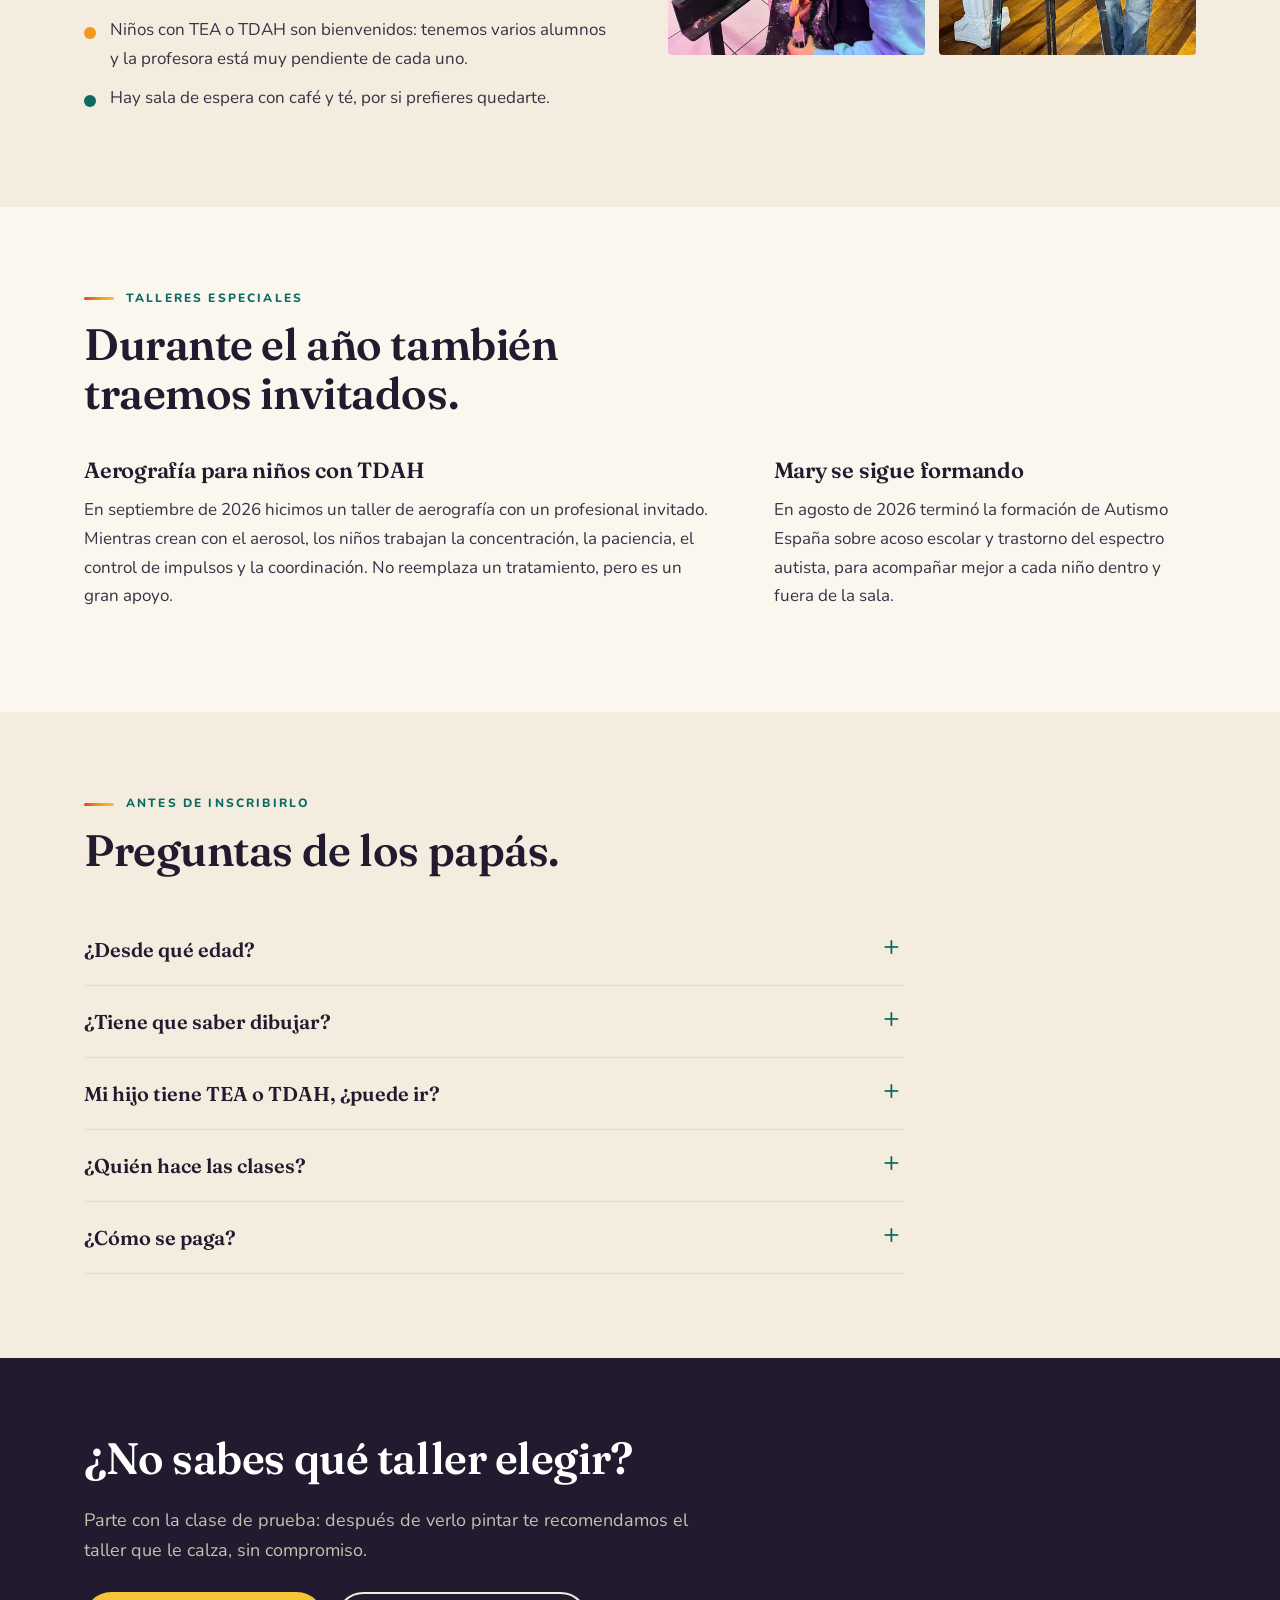
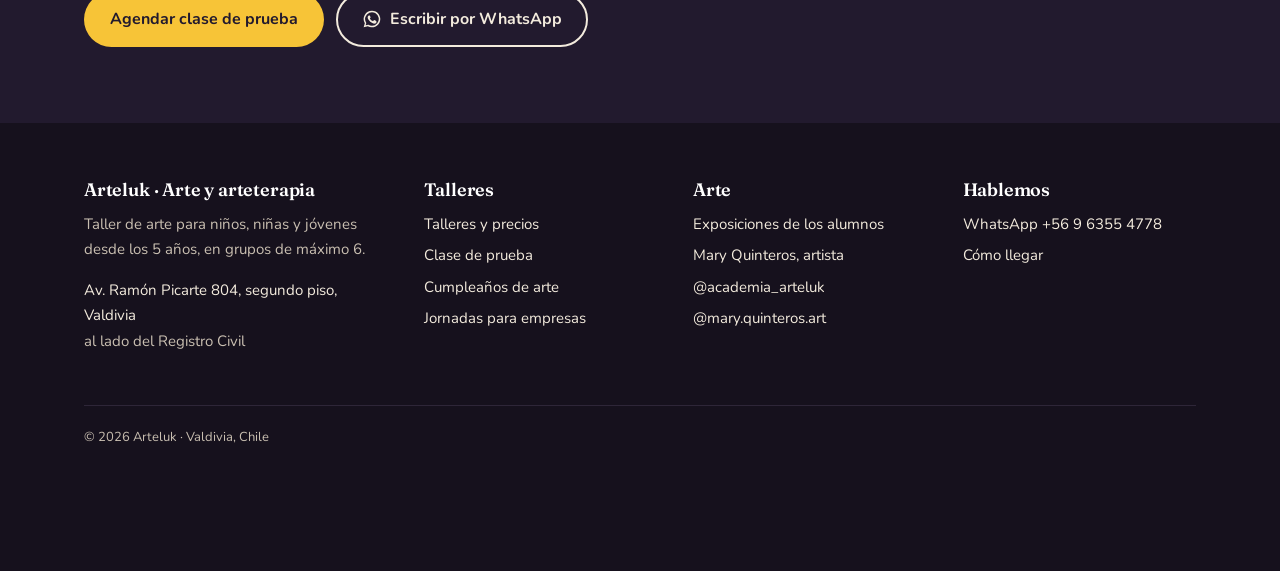
==== commit 081638e8: "precios: Acuarela $50.000 por 3 clases, Dibujo $65.000, obra enmarcada y descuento a 48 h (21-11)" ====
--- a/talleres/index.html
+++ b/talleres/index.html
@@ -4,11 +4,11 @@
 <meta charset="utf-8">
 <meta name="viewport" content="width=device-width, initial-scale=1, viewport-fit=cover">
 <title>Talleres de arte para niños y jóvenes en Valdivia: precios | Arteluk</title>
-<meta name="description" content="Taller de Acuarela $45.000, Dibujo $60.000, Artes $70.000 y Premium $120.000 al mes, con 4 clases mensuales. Grupos de máximo 6 por edad, desde los 5 años, en Picarte 804, Valdivia.">
+<meta name="description" content="Taller de Acuarela $50.000, Dibujo $65.000, Artes $70.000 y Premium $120.000 al mes. Grupos de máximo 6 por edad, desde los 5 años, en Picarte 804, Valdivia.">
 <meta name="robots" content="noindex, nofollow">
 <link rel="canonical" href="https://arteluk.cl/talleres/">
 <meta property="og:type" content="website"><meta property="og:locale" content="es_CL"><meta property="og:site_name" content="Arteluk">
-<meta property="og:title" content="Talleres de arte para niños y jóvenes en Valdivia: precios | Arteluk"><meta property="og:description" content="Taller de Acuarela $45.000, Dibujo $60.000, Artes $70.000 y Premium $120.000 al mes, con 4 clases mensuales. Grupos de máximo 6 por edad, desde los 5 años, en Picarte 804, Valdivia.">
+<meta property="og:title" content="Talleres de arte para niños y jóvenes en Valdivia: precios | Arteluk"><meta property="og:description" content="Taller de Acuarela $50.000, Dibujo $65.000, Artes $70.000 y Premium $120.000 al mes. Grupos de máximo 6 por edad, desde los 5 años, en Picarte 804, Valdivia.">
 <meta property="og:url" content="https://arteluk.cl/talleres/"><meta property="og:image" content="https://arteluk.cl/img/compartir.jpg">
 <meta property="og:image:width" content="1200"><meta property="og:image:height" content="630"><meta name="twitter:card" content="summary_large_image">
 <meta name="theme-color" content="#FBF6EE">
@@ -44,12 +44,12 @@
 </div></section>
 <section class="seccion" style="padding-top:20px"><div class="envoltura">
   <div class="planes aparece">
-    <div class="plan"><h3>Taller de Acuarela</h3><p class="plan-detalle">4 clases de 1 hora al mes.</p><p class="monto">$45.000 <small>al mes</small></p><ul><li>Técnicas básicas de acuarela</li><li>Mezclas y degradados</li><li>Composición simple</li><li>Color, luz y transparencia</li></ul></div>
-    <div class="plan"><h3>Taller de Dibujo</h3><p class="plan-detalle">4 clases de 1 hora al mes.</p><p class="monto">$60.000 <small>al mes</small></p><ul><li>Dibujo a lápiz de mina (luz, sombra y volumen)</li><li>Uso y mezcla de lápices de colores</li><li>Proporciones y texturas</li><li>Observación, forma y detalle</li></ul></div>
+    <div class="plan"><h3>Taller de Acuarela</h3><p class="plan-detalle">3 clases de 1 hora al mes.</p><p class="monto">$50.000 <small>al mes</small></p><ul><li>Técnicas básicas de acuarela</li><li>Mezclas y degradados</li><li>Composición simple</li><li>Color, luz y transparencia</li><li>Te llevas una obra enmarcada de 40 x 40 cm con papel y pintura profesional</li></ul></div>
+    <div class="plan"><h3>Taller de Dibujo</h3><p class="plan-detalle">4 clases de 1 hora al mes.</p><p class="monto">$65.000 <small>al mes</small></p><ul><li>Dibujo a lápiz de mina (luz, sombra y volumen)</li><li>Uso y mezcla de lápices de colores</li><li>Proporciones y texturas</li><li>Observación, forma y detalle</li><li>Te llevas una obra enmarcada de 40 x 40 cm</li></ul></div>
     <div class="plan"><h3>Taller de Artes</h3><p class="plan-detalle">4 clases de 1 hora al mes.</p><p class="monto">$70.000 <small>al mes</small></p><ul><li>Teoría del color (rosa cromática)</li><li>Mezclas y armonía de color</li><li>Volumen y profundidad</li><li>Una obra mensual en lienzo (50 x 50 cm)</li></ul></div>
     <div class="plan plan-destacado"><span class="plan-cinta">El más completo</span><h3>Taller Premium</h3><p class="plan-detalle">4 clases de 2 horas al mes.</p><p class="monto">$120.000 <small>al mes</small></p><ul><li>Pintura acrílica, óleo, acuarela, aerografía y dibujo</li><li>Proyectos más profesionales y personalizados</li><li>Participación en la Exposición Anual de Arteluk en centros culturales de arte</li><li>Sin matrícula</li></ul></div>
   </div>
-  <p class="letra-chica">Todos los talleres tienen los materiales incluidos y puedes recuperar una clase dentro del mes. Acuarela, Dibujo y Artes tienen una matrícula de $15.000; el Premium no lleva matrícula. La mensualidad se paga por transferencia los primeros 10 días del mes. Si después de la clase de prueba lo inscribes en el Taller de Artes o el Premium dentro de 24 horas, lo que pagaste por la prueba se descuenta de la primera mensualidad.</p>
+  <p class="letra-chica">Todos los talleres tienen los materiales incluidos y puedes recuperar una clase dentro del mes. Acuarela, Dibujo y Artes tienen una matrícula de $15.000; el Premium no lleva matrícula. La mensualidad se paga por transferencia los primeros 10 días del mes. Si después de la clase de prueba lo inscribes en el Taller de Artes o el Premium dentro de 48 horas, lo que pagaste por la prueba se descuenta de la primera mensualidad.</p>
   <div class="botones"><a class="pastilla pastilla-tinta" href="https://arteluk.cl/prueba"><svg><use href="#i-cal"/></svg>Partir con una clase de prueba</a><a class="pastilla pastilla-borde" href="https://wa.me/56963554778?text=Hola%20Arteluk%20%F0%9F%98%8A%20Tengo%20una%20consulta" target="_blank" rel="noopener"><svg><use href="#i-wa"/></svg>Preguntar por horarios</a></div>
 </div></section>
 
